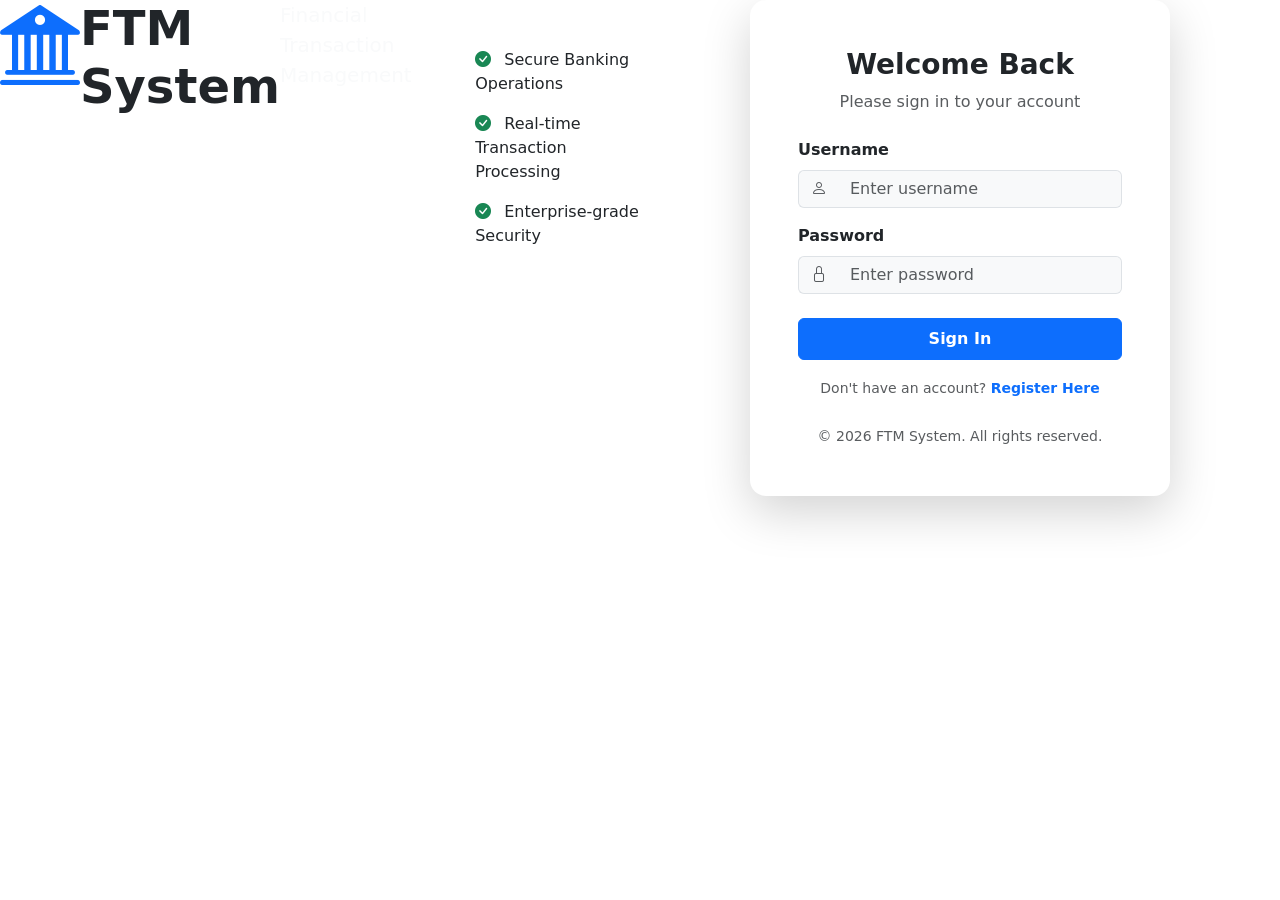
==== src/main/resources/static/index.html @ 6c9c5097 "feat: initial commit - complete full-stack financial system with Spring Boot, MySQL, and Bootstrap U" ====
<!DOCTYPE html>
<html lang="en">
<head>
    <meta charset="UTF-8">
    <meta name="viewport" content="width=device-width, initial-scale=1.0">
    <title>Login - FTM System</title>
    <link href="https://cdn.jsdelivr.net/npm/bootstrap@5.3.2/dist/css/bootstrap.min.css" rel="stylesheet">
    <link rel="stylesheet" href="https://cdn.jsdelivr.net/npm/bootstrap-icons@1.11.1/font/bootstrap-icons.css">
    <link rel="stylesheet" href="/css/app.css">
</head>
<body>

<div class="container-fluid login-container p-0">
    <div class="row g-0 h-100">
        
        <!-- Left Side: Branding -->
        <div class="col-md-6 login-left d-none d-md-flex">
            <i class="bi bi-bank2 display-1 mb-4 text-primary"></i>
            <h1 class="display-5 fw-bold mb-3">FTM System</h1>
            <p class="lead text-light opacity-75">Financial Transaction Management</p>
            <div class="mt-5 text-start">
                <p><i class="bi bi-check-circle-fill text-success me-2"></i> Secure Banking Operations</p>
                <p><i class="bi bi-check-circle-fill text-success me-2"></i> Real-time Transaction Processing</p>
                <p><i class="bi bi-check-circle-fill text-success me-2"></i> Enterprise-grade Security</p>
            </div>
        </div>

        <!-- Right Side: Login Form -->
        <div class="col-md-6 d-flex align-items-center justify-content-center bg-white">
            <div class="card shadow-lg border-0 rounded-4" style="width: 100%; max-width: 420px;">
                <div class="card-body p-5">
                    <div class="text-center mb-4">
                        <h3 class="fw-bold text-dark">Welcome Back</h3>
                        <p class="text-muted">Please sign in to your account</p>
                    </div>

                    <div id="loginError" class="alert alert-danger d-none" role="alert"></div>

                    <form id="loginForm">
                        <div class="mb-3">
                            <label class="form-label fw-semibold">Username</label>
                            <div class="input-group">
                                <span class="input-group-text bg-light border-end-0"><i class="bi bi-person text-muted"></i></span>
                                <input type="text" class="form-control border-start-0 bg-light" id="username" required placeholder="Enter username">
                            </div>
                        </div>
                        <div class="mb-4">
                            <label class="form-label fw-semibold">Password</label>
                            <div class="input-group">
                                <span class="input-group-text bg-light border-end-0"><i class="bi bi-lock text-muted"></i></span>
                                <input type="password" class="form-control border-start-0 bg-light" id="password" required placeholder="Enter password">
                            </div>
                        </div>
                        <button type="submit" class="btn btn-primary w-100 py-2 fw-bold" id="loginBtn">
                            <span id="loginText">Sign In</span>
                            <span id="loginSpinner" class="spinner-border spinner-border-sm d-none" role="status" aria-hidden="true"></span>
                        </button>
                    </form>
                    
                    <!-- NEW: Register Link -->
                    <div class="text-center mt-3">
                        <small class="text-muted">Don't have an account? <a href="/register.html" class="text-primary fw-bold text-decoration-none">Register Here</a></small>
                    </div>

                    <div class="text-center mt-4">
                        <small class="text-muted">&copy; 2026 FTM System. All rights reserved.</small>
                    </div>
                </div>
            </div>
        </div>

    </div>
</div>

<script src="https://code.jquery.com/jquery-3.7.1.min.js"></script>
<script src="https://cdn.jsdelivr.net/npm/bootstrap@5.3.2/dist/js/bootstrap.bundle.min.js"></script>
<script src="/js/app.js"></script>
<script src="/js/login.js"></script>
</body>
</html>
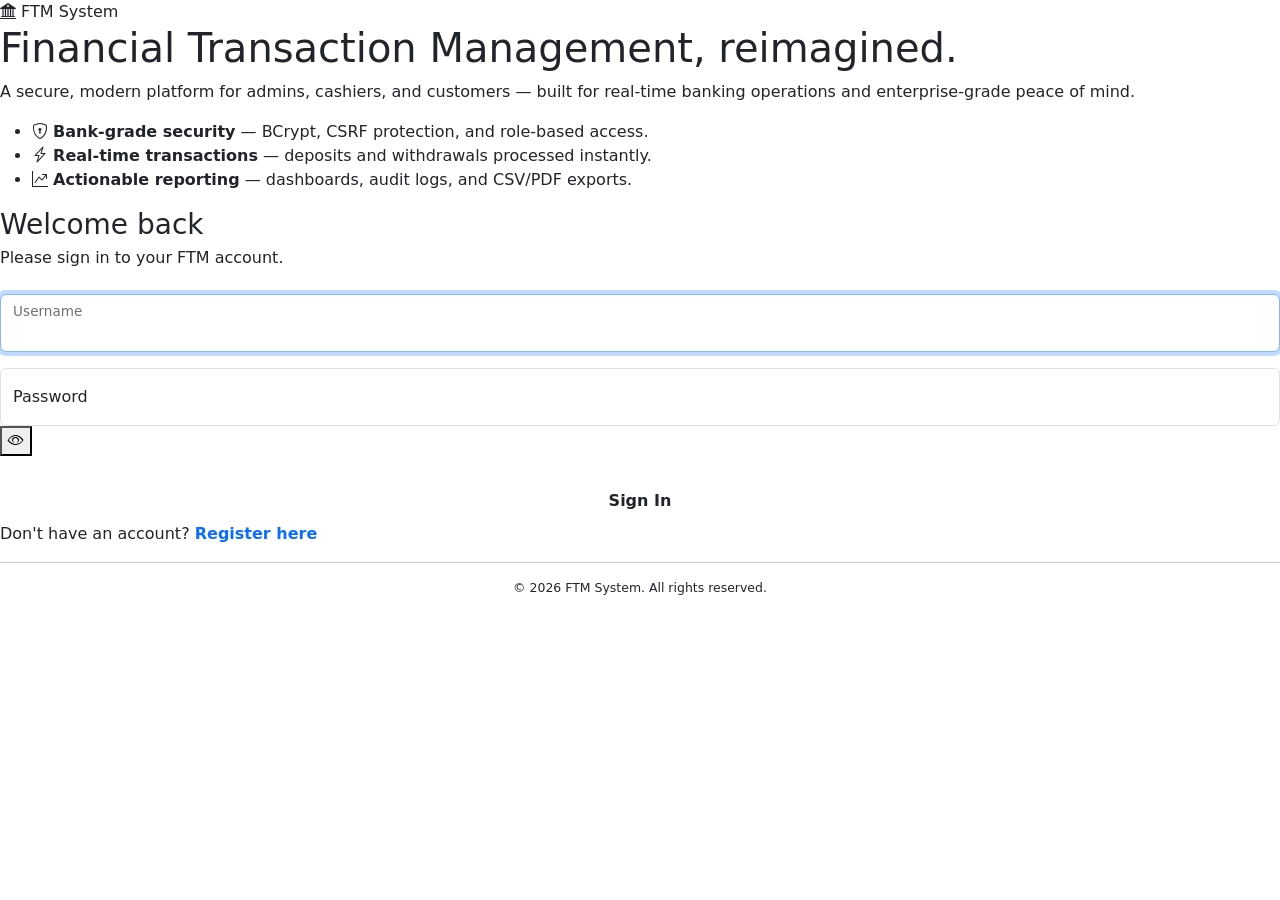
==== commit 9f869666: "feat: complete full-stack financial transaction management system with Spring Boot, MySQL, and Boots" ====
--- a/src/main/resources/static/index.html
+++ b/src/main/resources/static/index.html
@@ -1,77 +1,135 @@
 <!DOCTYPE html>
-<html lang="en">
+<html lang="en" data-bs-theme="light">
 <head>
     <meta charset="UTF-8">
     <meta name="viewport" content="width=device-width, initial-scale=1.0">
-    <title>Login - FTM System</title>
+    <meta name="description" content="Sign in to FTM System — Financial Transaction Management.">
+    <title>Sign in · FTM System</title>
+
+    <!-- No-flash theme bootstrap (runs before paint) -->
+    <script>
+        (function () {
+            var t = null;
+            try { t = localStorage.getItem('ftm-theme'); } catch (e) {}
+            if (!t) {
+                t = (window.matchMedia && window.matchMedia('(prefers-color-scheme: dark)').matches)
+                    ? 'dark' : 'light';
+            }
+            document.documentElement.setAttribute('data-bs-theme', t);
+        })();
+    </script>
+
+    <!-- Fonts -->
+    <link rel="preconnect" href="https://fonts.googleapis.com">
+    <link rel="preconnect" href="https://fonts.gstatic.com" crossorigin>
+    <link href="https://fonts.googleapis.com/css2?family=Inter:wght@400;500;600;700&family=Plus+Jakarta+Sans:wght@500;600;700;800&display=swap" rel="stylesheet">
+
+    <!-- Bootstrap 5 + Icons -->
     <link href="https://cdn.jsdelivr.net/npm/bootstrap@5.3.2/dist/css/bootstrap.min.css" rel="stylesheet">
     <link rel="stylesheet" href="https://cdn.jsdelivr.net/npm/bootstrap-icons@1.11.1/font/bootstrap-icons.css">
+
+    <!-- App design system -->
     <link rel="stylesheet" href="/css/app.css">
 </head>
 <body>
 
-<div class="container-fluid login-container p-0">
-    <div class="row g-0 h-100">
-        
-        <!-- Left Side: Branding -->
-        <div class="col-md-6 login-left d-none d-md-flex">
-            <i class="bi bi-bank2 display-1 mb-4 text-primary"></i>
-            <h1 class="display-5 fw-bold mb-3">FTM System</h1>
-            <p class="lead text-light opacity-75">Financial Transaction Management</p>
-            <div class="mt-5 text-start">
-                <p><i class="bi bi-check-circle-fill text-success me-2"></i> Secure Banking Operations</p>
-                <p><i class="bi bi-check-circle-fill text-success me-2"></i> Real-time Transaction Processing</p>
-                <p><i class="bi bi-check-circle-fill text-success me-2"></i> Enterprise-grade Security</p>
-            </div>
+<div class="login-container">
+
+    <!-- ============ LEFT: Brand / Feature panel ============ -->
+    <aside class="login-left" aria-hidden="true">
+        <div class="auth-brand">
+            <span class="brand-mark"><i class="bi bi-bank2"></i></span>
+            <span>FTM System</span>
         </div>
 
-        <!-- Right Side: Login Form -->
-        <div class="col-md-6 d-flex align-items-center justify-content-center bg-white">
-            <div class="card shadow-lg border-0 rounded-4" style="width: 100%; max-width: 420px;">
-                <div class="card-body p-5">
-                    <div class="text-center mb-4">
-                        <h3 class="fw-bold text-dark">Welcome Back</h3>
-                        <p class="text-muted">Please sign in to your account</p>
-                    </div>
+        <h1 class="auth-headline">Financial Transaction Management, reimagined.</h1>
+        <p class="auth-sub">
+            A secure, modern platform for admins, cashiers, and customers —
+            built for real-time banking operations and enterprise-grade peace of mind.
+        </p>
 
-                    <div id="loginError" class="alert alert-danger d-none" role="alert"></div>
+        <ul class="auth-features">
+            <li>
+                <span class="feat-icon"><i class="bi bi-shield-lock"></i></span>
+                <span><strong>Bank-grade security</strong> — BCrypt, CSRF protection, and role-based access.</span>
+            </li>
+            <li>
+                <span class="feat-icon"><i class="bi bi-lightning-charge"></i></span>
+                <span><strong>Real-time transactions</strong> — deposits and withdrawals processed instantly.</span>
+            </li>
+            <li>
+                <span class="feat-icon"><i class="bi bi-graph-up-arrow"></i></span>
+                <span><strong>Actionable reporting</strong> — dashboards, audit logs, and CSV/PDF exports.</span>
+            </li>
+        </ul>
+    </aside>
 
-                    <form id="loginForm">
-                        <div class="mb-3">
-                            <label class="form-label fw-semibold">Username</label>
-                            <div class="input-group">
-                                <span class="input-group-text bg-light border-end-0"><i class="bi bi-person text-muted"></i></span>
-                                <input type="text" class="form-control border-start-0 bg-light" id="username" required placeholder="Enter username">
-                            </div>
-                        </div>
-                        <div class="mb-4">
-                            <label class="form-label fw-semibold">Password</label>
-                            <div class="input-group">
-                                <span class="input-group-text bg-light border-end-0"><i class="bi bi-lock text-muted"></i></span>
-                                <input type="password" class="form-control border-start-0 bg-light" id="password" required placeholder="Enter password">
-                            </div>
-                        </div>
-                        <button type="submit" class="btn btn-primary w-100 py-2 fw-bold" id="loginBtn">
-                            <span id="loginText">Sign In</span>
-                            <span id="loginSpinner" class="spinner-border spinner-border-sm d-none" role="status" aria-hidden="true"></span>
-                        </button>
-                    </form>
-                    
-                    <!-- NEW: Register Link -->
-                    <div class="text-center mt-3">
-                        <small class="text-muted">Don't have an account? <a href="/register.html" class="text-primary fw-bold text-decoration-none">Register Here</a></small>
-                    </div>
+    <!-- ============ RIGHT: Sign-in form ============ -->
+    <main class="login-right">
+        <div class="auth-card glass">
 
-                    <div class="text-center mt-4">
-                        <small class="text-muted">&copy; 2026 FTM System. All rights reserved.</small>
-                    </div>
+            <div class="mb-4">
+                <h1 class="h3 mb-1">Welcome back</h1>
+                <p class="auth-lead mb-0">Please sign in to your FTM account.</p>
+            </div>
+
+            <!-- Inline error (kept for compatibility; primary feedback is a toast) -->
+            <div id="loginError" class="alert alert-danger d-none py-2 px-3 mb-3" role="alert"></div>
+
+            <form id="loginForm" novalidate>
+                <!-- Username -->
+                <div class="form-floating mb-3">
+                    <input
+                        type="text"
+                        class="form-control"
+                        id="username"
+                        name="username"
+                        autocomplete="username"
+                        placeholder="Username"
+                        required
+                        autofocus>
+                    <label for="username">Username</label>
                 </div>
-            </div>
+
+                <!-- Password (with show/hide toggle wired by app.js) -->
+                <div class="form-floating password-field mb-4">
+                    <input
+                        type="password"
+                        class="form-control"
+                        id="password"
+                        name="password"
+                        autocomplete="current-password"
+                        placeholder="Password"
+                        required>
+                    <label for="password">Password</label>
+                    <button type="button" class="password-toggle" aria-label="Show password">
+                        <i class="bi bi-eye"></i>
+                    </button>
+                </div>
+
+                <button type="submit" class="btn btn-gradient w-100 py-2 fw-bold" id="loginBtn">
+                    <span id="loginText">Sign In</span>
+                    <span id="loginSpinner" class="spinner-border spinner-border-sm ms-2 d-none" role="status" aria-hidden="true"></span>
+                </button>
+            </form>
+
+            <p class="auth-foot mb-0">
+                Don't have an account?
+                <a href="/register.html" class="fw-bold text-decoration-none">Register here</a>
+            </p>
+
+            <hr class="hr-soft">
+
+            <p class="text-center mb-0" style="font-size:.78rem; color: var(--ftm-muted-2);">
+                &copy; 2026 FTM System. All rights reserved.
+            </p>
+
         </div>
+    </main>
 
-    </div>
 </div>
 
+<!-- ============ Scripts ============ -->
 <script src="https://code.jquery.com/jquery-3.7.1.min.js"></script>
 <script src="https://cdn.jsdelivr.net/npm/bootstrap@5.3.2/dist/js/bootstrap.bundle.min.js"></script>
 <script src="/js/app.js"></script>
